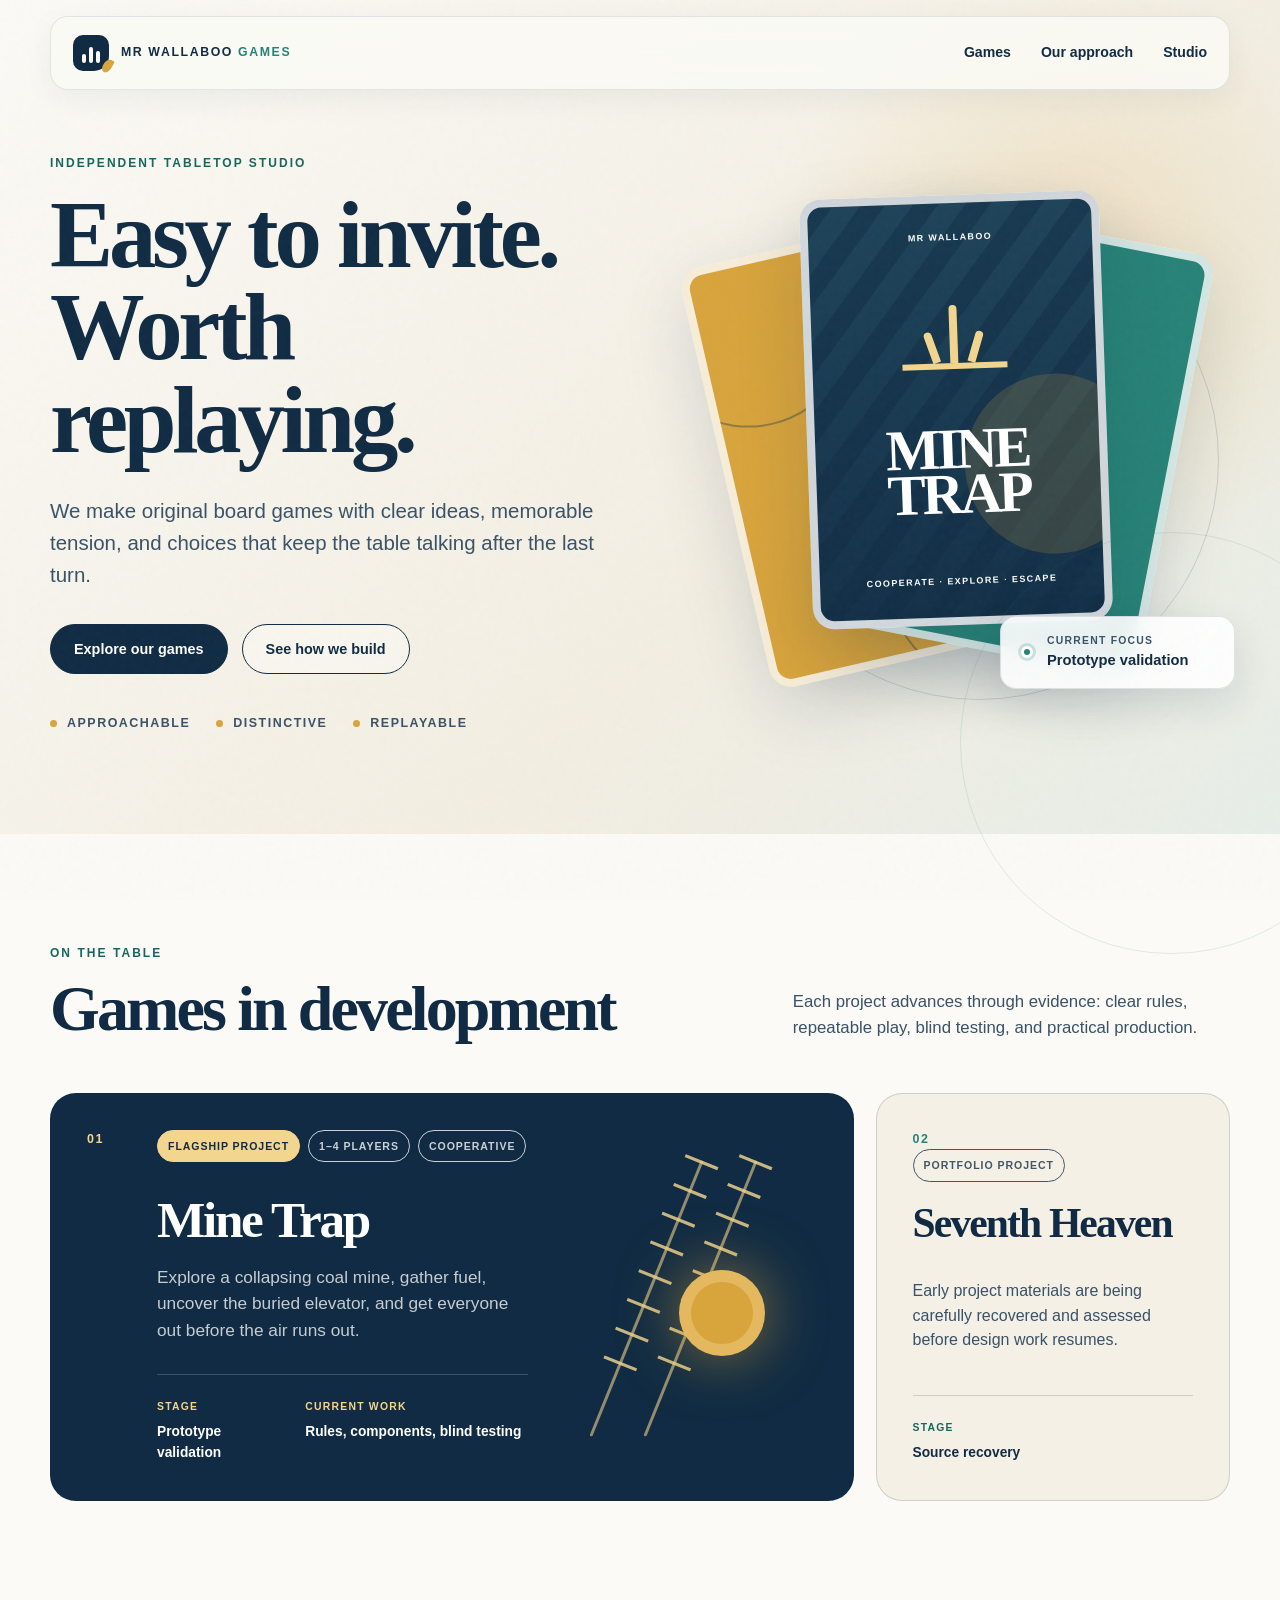
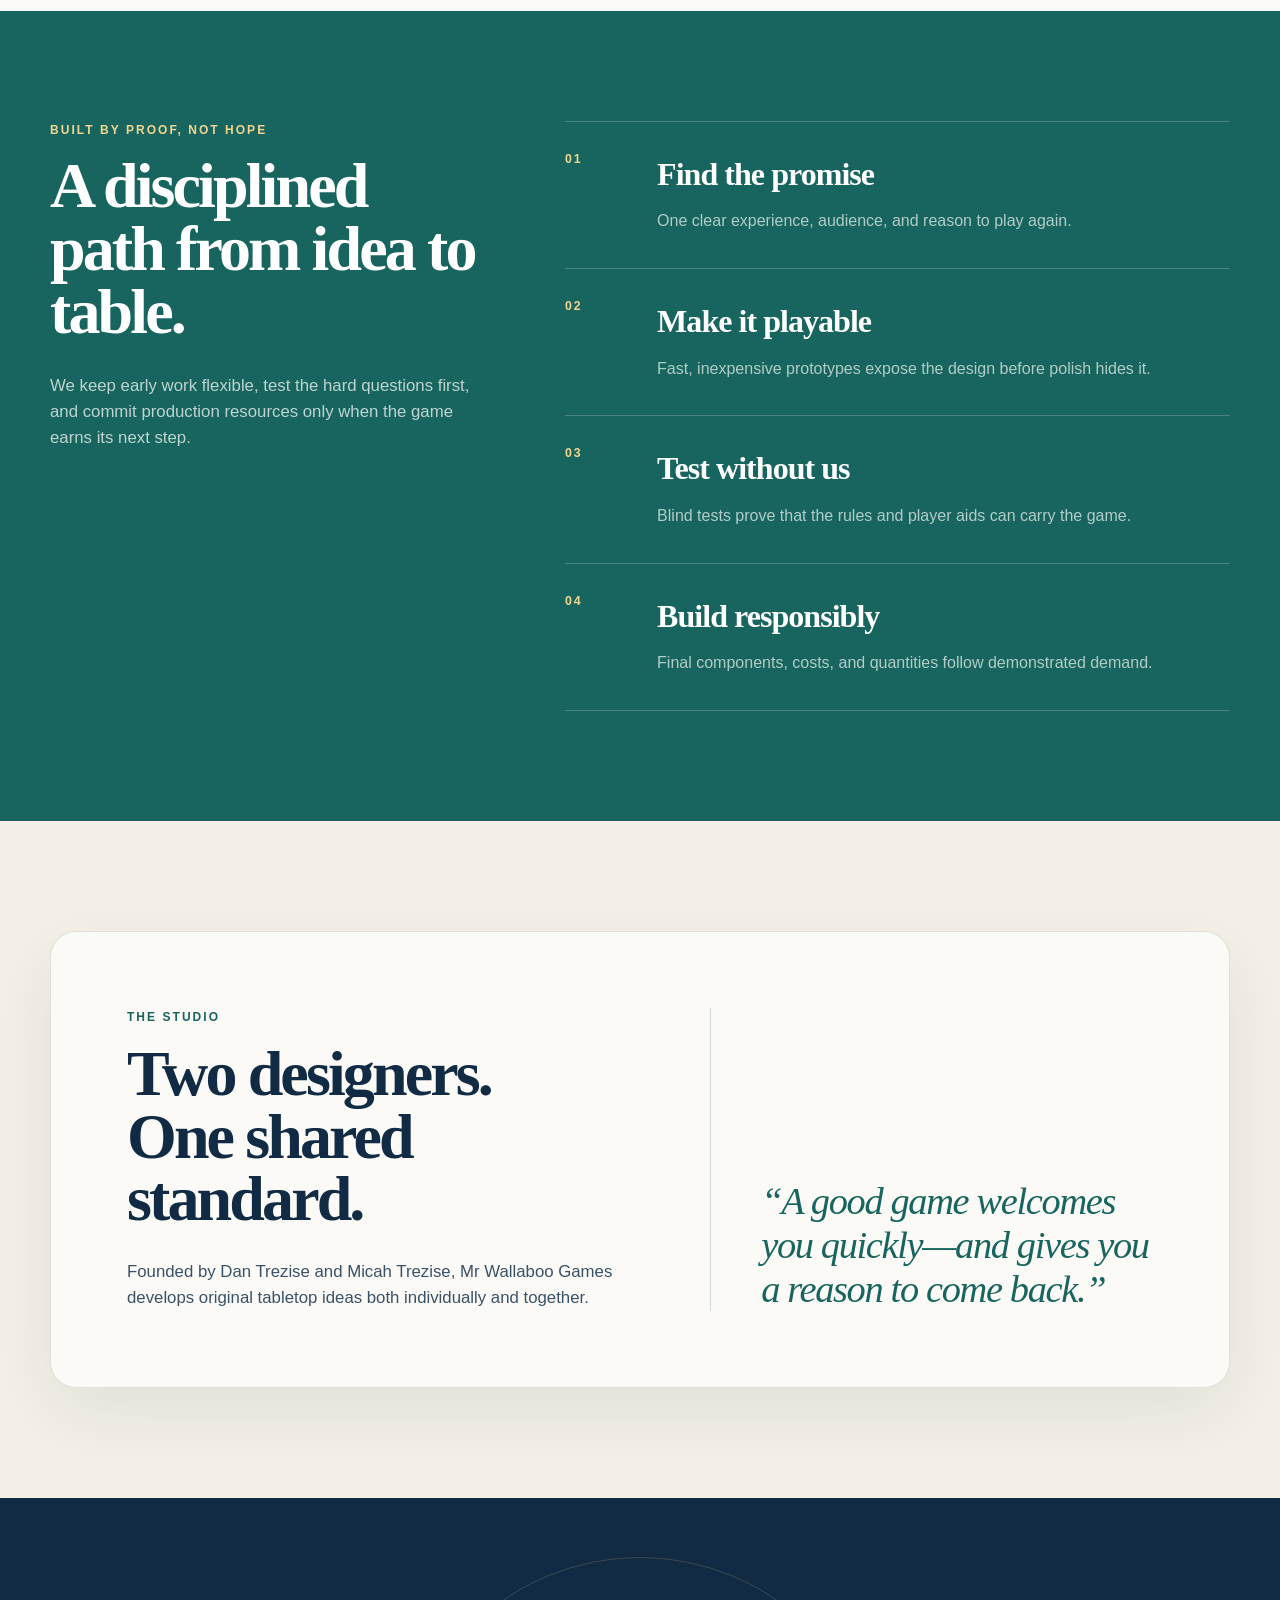
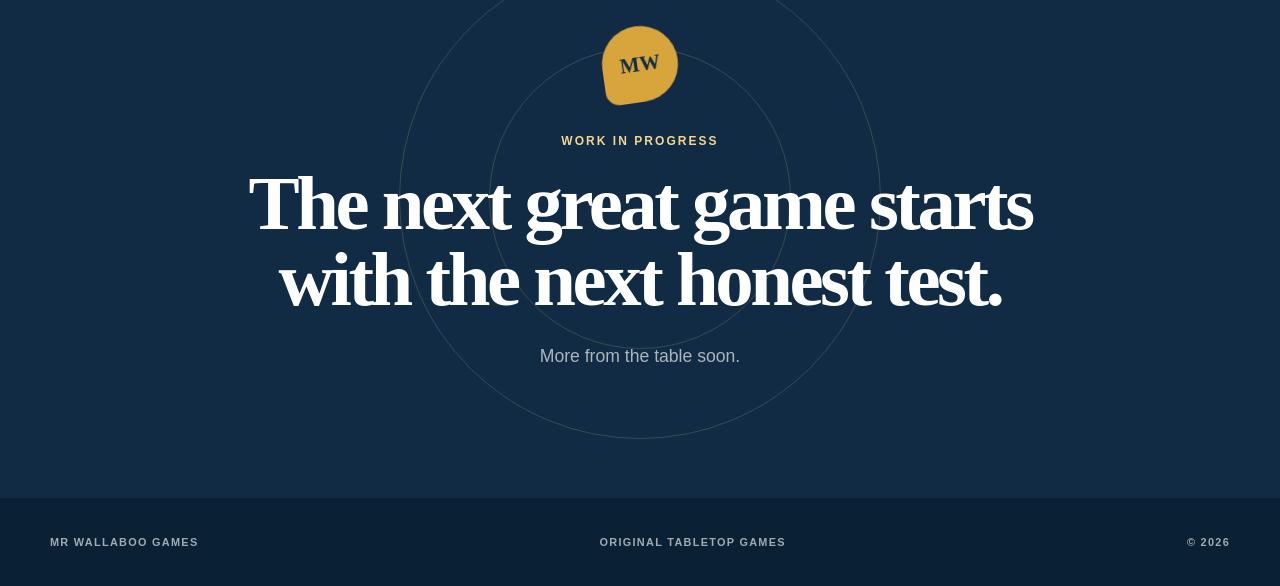
==== index.html @ 33c5f515 "Publish Wallaboo portfolio and website" ====
<!doctype html>
<html lang="en">
<head>
  <meta charset="utf-8">
  <meta name="viewport" content="width=device-width, initial-scale=1">
  <meta name="description" content="Mr Wallaboo Games is an independent tabletop studio creating approachable games with meaningful choices and lasting replay value.">
  <meta name="theme-color" content="#102b43">
  <title>Mr Wallaboo Games</title>
  <link rel="stylesheet" href="styles.css">
  <script src="script.js" defer></script>
</head>
<body>
  <a class="skip-link" href="#main">Skip to content</a>
  <div class="site-shell">
    <header class="site-header" data-header>
      <a class="brand" href="#top" aria-label="Mr Wallaboo Games home">
        <span class="brand-mark" aria-hidden="true">
          <span></span><span></span><span></span>
        </span>
        <span class="brand-name">MR WALLABOO <b>GAMES</b></span>
      </a>

      <button class="menu-button" type="button" aria-expanded="false" aria-controls="site-nav" data-menu-button>
        <span class="sr-only">Open navigation</span>
        <span></span><span></span><span></span>
      </button>

      <nav class="site-nav" id="site-nav" aria-label="Primary navigation" data-nav>
        <a href="#games">Games</a>
        <a href="#approach">Our approach</a>
        <a href="#studio">Studio</a>
      </nav>
    </header>

    <main id="main">
      <section class="hero" id="top">
        <div class="hero-copy reveal">
          <p class="eyebrow">Independent tabletop studio</p>
          <h1>Easy to invite.<br>Worth replaying.</h1>
          <p class="hero-lede">We make original board games with clear ideas, memorable tension, and choices that keep the table talking after the last turn.</p>
          <div class="hero-actions">
            <a class="button button-primary" href="#games">Explore our games</a>
            <a class="button button-quiet" href="#approach">See how we build</a>
          </div>
          <ul class="hero-principles" aria-label="Studio principles">
            <li>Approachable</li>
            <li>Distinctive</li>
            <li>Replayable</li>
          </ul>
        </div>

        <div class="hero-art reveal" aria-label="Abstract tabletop card illustration">
          <div class="orbit orbit-one"></div>
          <div class="orbit orbit-two"></div>
          <div class="card-stack" aria-hidden="true">
            <div class="game-card card-back"></div>
            <div class="game-card card-middle">
              <span class="card-icon">12</span>
              <span class="card-rule"></span>
              <span class="card-rule short"></span>
            </div>
            <div class="game-card card-front">
              <span class="mini-brand">MR WALLABOO</span>
              <span class="mine-symbol">
                <i></i><i></i><i></i>
              </span>
              <strong>MINE<br>TRAP</strong>
              <span class="card-caption">COOPERATE · EXPLORE · ESCAPE</span>
            </div>
          </div>
          <div class="status-float">
            <span class="status-dot"></span>
            <span><small>Current focus</small><strong>Prototype validation</strong></span>
          </div>
        </div>
      </section>

      <section class="section games-section" id="games">
        <div class="section-heading reveal">
          <div>
            <p class="eyebrow">On the table</p>
            <h2>Games in development</h2>
          </div>
          <p>Each project advances through evidence: clear rules, repeatable play, blind testing, and practical production.</p>
        </div>

        <div class="game-grid">
          <article class="project-card project-feature reveal">
            <div class="project-number">01</div>
            <div class="project-content">
              <div class="badge-row">
                <span class="badge badge-live">Flagship project</span>
                <span class="badge">1–4 players</span>
                <span class="badge">Cooperative</span>
              </div>
              <h3>Mine Trap</h3>
              <p class="project-pitch">Explore a collapsing coal mine, gather fuel, uncover the buried elevator, and get everyone out before the air runs out.</p>
              <div class="project-meta">
                <div>
                  <span>Stage</span>
                  <strong>Prototype validation</strong>
                </div>
                <div>
                  <span>Current work</span>
                  <strong>Rules, components, blind testing</strong>
                </div>
              </div>
            </div>
            <div class="project-motif" aria-hidden="true">
              <span class="track track-one"></span>
              <span class="track track-two"></span>
              <span class="lamp"></span>
            </div>
          </article>

          <article class="project-card project-secondary reveal">
            <div class="project-number">02</div>
            <div class="badge-row">
              <span class="badge">Portfolio project</span>
            </div>
            <h3>Seventh Heaven</h3>
            <p>Early project materials are being carefully recovered and assessed before design work resumes.</p>
            <div class="project-meta single">
              <div>
                <span>Stage</span>
                <strong>Source recovery</strong>
              </div>
            </div>
          </article>
        </div>
      </section>

      <section class="section approach-section" id="approach">
        <div class="approach-intro reveal">
          <p class="eyebrow">Built by proof, not hope</p>
          <h2>A disciplined path from idea to table.</h2>
          <p>We keep early work flexible, test the hard questions first, and commit production resources only when the game earns its next step.</p>
        </div>

        <ol class="process" aria-label="Game development process">
          <li class="process-step reveal">
            <span class="step-index">01</span>
            <div><h3>Find the promise</h3><p>One clear experience, audience, and reason to play again.</p></div>
          </li>
          <li class="process-step reveal">
            <span class="step-index">02</span>
            <div><h3>Make it playable</h3><p>Fast, inexpensive prototypes expose the design before polish hides it.</p></div>
          </li>
          <li class="process-step reveal">
            <span class="step-index">03</span>
            <div><h3>Test without us</h3><p>Blind tests prove that the rules and player aids can carry the game.</p></div>
          </li>
          <li class="process-step reveal">
            <span class="step-index">04</span>
            <div><h3>Build responsibly</h3><p>Final components, costs, and quantities follow demonstrated demand.</p></div>
          </li>
        </ol>
      </section>

      <section class="section studio-section" id="studio">
        <div class="studio-card reveal">
          <div class="studio-copy">
            <p class="eyebrow">The studio</p>
            <h2>Two designers.<br>One shared standard.</h2>
            <p>Founded by Dan Trezise and Micah Trezise, Mr Wallaboo Games develops original tabletop ideas both individually and together.</p>
          </div>
          <blockquote>
            <p>“A good game welcomes you quickly—and gives you a reason to come back.”</p>
          </blockquote>
        </div>
      </section>

      <section class="closing">
        <div class="closing-inner reveal">
          <span class="closing-mark" aria-hidden="true">MW</span>
          <p class="eyebrow">Work in progress</p>
          <h2>The next great game starts with the next honest test.</h2>
          <p>More from the table soon.</p>
        </div>
      </section>
    </main>

    <footer class="site-footer">
      <span>MR WALLABOO GAMES</span>
      <span>Original tabletop games</span>
      <span>© <span data-year>2026</span></span>
    </footer>
  </div>
</body>
</html>
---- styles.css ----
:root {
  --ink: #102b43;
  --ink-soft: #395267;
  --paper: #f4f0e6;
  --paper-light: #fbfaf6;
  --teal: #278377;
  --teal-dark: #17655e;
  --gold: #d8a43c;
  --gold-light: #f2d58e;
  --rust: #c45337;
  --line: rgba(16, 43, 67, 0.17);
  --shadow: 0 24px 70px rgba(16, 43, 67, 0.15);
  --radius: 26px;
  --max: 1180px;
}

* {
  box-sizing: border-box;
}

html {
  scroll-behavior: smooth;
}

body {
  margin: 0;
  color: var(--ink);
  background: var(--paper-light);
  font-family: Inter, ui-sans-serif, -apple-system, BlinkMacSystemFont, "Segoe UI", sans-serif;
  line-height: 1.55;
  -webkit-font-smoothing: antialiased;
}

body::before {
  position: fixed;
  inset: 0;
  z-index: 10;
  pointer-events: none;
  content: "";
  opacity: 0.055;
  background-image: url("data:image/svg+xml,%3Csvg viewBox='0 0 160 160' xmlns='http://www.w3.org/2000/svg'%3E%3Cfilter id='n'%3E%3CfeTurbulence type='fractalNoise' baseFrequency='.88' numOctaves='3' stitchTiles='stitch'/%3E%3C/filter%3E%3Crect width='100%25' height='100%25' filter='url(%23n)' opacity='.55'/%3E%3C/svg%3E");
}

a {
  color: inherit;
}

.skip-link {
  position: fixed;
  top: 10px;
  left: 10px;
  z-index: 100;
  padding: 10px 14px;
  color: white;
  background: var(--ink);
  border-radius: 8px;
  transform: translateY(-150%);
}

.skip-link:focus {
  transform: translateY(0);
}

.sr-only {
  position: absolute;
  width: 1px;
  height: 1px;
  padding: 0;
  margin: -1px;
  overflow: hidden;
  clip: rect(0, 0, 0, 0);
  white-space: nowrap;
  border: 0;
}

.site-shell {
  overflow: hidden;
}

.site-header {
  position: fixed;
  top: 0;
  left: 50%;
  z-index: 20;
  display: flex;
  width: min(calc(100% - 36px), var(--max));
  min-height: 74px;
  align-items: center;
  justify-content: space-between;
  padding: 0 22px;
  margin-top: 16px;
  background: rgba(251, 250, 246, 0.82);
  border: 1px solid rgba(16, 43, 67, 0.1);
  border-radius: 18px;
  box-shadow: 0 9px 30px rgba(16, 43, 67, 0.06);
  backdrop-filter: blur(14px);
  transform: translateX(-50%);
  transition: min-height 180ms ease, box-shadow 180ms ease;
}

.site-header.is-scrolled {
  min-height: 64px;
  box-shadow: 0 12px 38px rgba(16, 43, 67, 0.12);
}

.brand {
  display: inline-flex;
  align-items: center;
  gap: 12px;
  text-decoration: none;
}

.brand-mark {
  position: relative;
  display: inline-flex;
  width: 36px;
  height: 36px;
  align-items: flex-end;
  justify-content: center;
  gap: 3px;
  padding: 8px;
  background: var(--ink);
  border-radius: 10px 10px 15px 10px;
}

.brand-mark::after {
  position: absolute;
  right: -3px;
  bottom: -2px;
  width: 9px;
  height: 14px;
  content: "";
  background: var(--gold);
  border-radius: 100% 10% 100% 70%;
  transform: rotate(26deg);
}

.brand-mark span {
  width: 4px;
  background: var(--paper-light);
  border-radius: 4px;
}

.brand-mark span:nth-child(1) { height: 9px; }
.brand-mark span:nth-child(2) { height: 16px; }
.brand-mark span:nth-child(3) { height: 12px; }

.brand-name {
  font-size: 0.77rem;
  font-weight: 800;
  letter-spacing: 0.13em;
}

.brand-name b {
  color: var(--teal);
}

.site-nav {
  display: flex;
  align-items: center;
  gap: 30px;
}

.site-nav a {
  position: relative;
  font-size: 0.88rem;
  font-weight: 700;
  text-decoration: none;
}

.site-nav a::after {
  position: absolute;
  right: 0;
  bottom: -7px;
  left: 0;
  height: 2px;
  content: "";
  background: var(--gold);
  transform: scaleX(0);
  transform-origin: right;
  transition: transform 180ms ease;
}

.site-nav a:hover::after,
.site-nav a:focus-visible::after {
  transform: scaleX(1);
  transform-origin: left;
}

.menu-button {
  display: none;
  width: 42px;
  height: 42px;
  padding: 10px;
  background: transparent;
  border: 0;
}

.menu-button span:not(.sr-only) {
  display: block;
  width: 100%;
  height: 2px;
  margin: 5px 0;
  background: var(--ink);
  transition: transform 180ms ease, opacity 180ms ease;
}

.hero {
  position: relative;
  display: grid;
  min-height: 790px;
  grid-template-columns: 1.02fr 0.98fr;
  align-items: center;
  gap: 60px;
  padding: 154px max(32px, calc((100vw - var(--max)) / 2)) 100px;
  background:
    radial-gradient(circle at 84% 34%, rgba(216, 164, 60, 0.2), transparent 25%),
    linear-gradient(135deg, #fbfaf6 0%, #f3eee2 62%, #e7eee8 100%);
}

.hero::after {
  position: absolute;
  right: -8vw;
  bottom: -120px;
  width: 420px;
  height: 420px;
  content: "";
  border: 1px solid rgba(39, 131, 119, 0.13);
  border-radius: 50%;
}

.eyebrow {
  margin: 0 0 16px;
  color: var(--teal-dark);
  font-size: 0.75rem;
  font-weight: 850;
  letter-spacing: 0.17em;
  text-transform: uppercase;
}

.hero h1,
.section h2,
.closing h2 {
  margin: 0;
  font-family: Georgia, "Times New Roman", serif;
  font-weight: 700;
  letter-spacing: -0.045em;
  line-height: 0.98;
}

.hero h1 {
  max-width: 720px;
  font-size: clamp(4rem, 7.4vw, 7.2rem);
}

.hero-lede {
  max-width: 620px;
  margin: 28px 0 0;
  color: var(--ink-soft);
  font-size: clamp(1.05rem, 1.6vw, 1.3rem);
}

.hero-actions {
  display: flex;
  flex-wrap: wrap;
  gap: 14px;
  margin-top: 34px;
}

.button {
  display: inline-flex;
  min-height: 50px;
  align-items: center;
  justify-content: center;
  padding: 0 23px;
  font-size: 0.9rem;
  font-weight: 800;
  text-decoration: none;
  border: 1px solid var(--ink);
  border-radius: 999px;
  transition: transform 180ms ease, background 180ms ease, color 180ms ease;
}

.button:hover,
.button:focus-visible {
  transform: translateY(-2px);
}

.button-primary {
  color: white;
  background: var(--ink);
}

.button-primary:hover,
.button-primary:focus-visible {
  background: var(--teal-dark);
}

.button-quiet {
  background: rgba(255, 255, 255, 0.3);
}

.button-quiet:hover,
.button-quiet:focus-visible {
  color: white;
  background: var(--ink);
}

.hero-principles {
  display: flex;
  flex-wrap: wrap;
  gap: 16px 26px;
  padding: 0;
  margin: 40px 0 0;
  color: var(--ink-soft);
  font-size: 0.78rem;
  font-weight: 800;
  letter-spacing: 0.12em;
  list-style: none;
  text-transform: uppercase;
}

.hero-principles li::before {
  display: inline-block;
  width: 7px;
  height: 7px;
  margin-right: 10px;
  content: "";
  background: var(--gold);
  border-radius: 50%;
}

.hero-art {
  position: relative;
  min-height: 560px;
}

.orbit {
  position: absolute;
  border: 1px solid rgba(16, 43, 67, 0.15);
  border-radius: 50%;
}

.orbit-one {
  top: 10%;
  right: 2%;
  width: 480px;
  height: 480px;
}

.orbit-two {
  top: 24%;
  right: 16%;
  width: 300px;
  height: 300px;
}

.card-stack {
  position: absolute;
  top: 44%;
  left: 50%;
  width: 300px;
  height: 430px;
  transform: translate(-50%, -50%);
}

.game-card {
  position: absolute;
  inset: 0;
  padding: 28px;
  overflow: hidden;
  border: 8px solid rgba(255, 255, 255, 0.8);
  border-radius: 22px;
  box-shadow: var(--shadow);
}

.card-back {
  background: var(--gold);
  transform: translate(-84px, 38px) rotate(-13deg);
}

.card-back::before,
.card-back::after {
  position: absolute;
  width: 210px;
  height: 210px;
  content: "";
  border: 2px solid rgba(16, 43, 67, 0.35);
  border-radius: 50%;
}

.card-back::before { top: -52px; left: -57px; }
.card-back::after { right: -55px; bottom: -54px; }

.card-middle {
  display: flex;
  flex-direction: column;
  align-items: center;
  justify-content: center;
  background: var(--teal);
  transform: translate(72px, 30px) rotate(11deg);
}

.card-icon {
  display: grid;
  width: 112px;
  height: 112px;
  margin-bottom: 42px;
  color: var(--paper-light);
  font-family: Georgia, serif;
  font-size: 3.5rem;
  font-weight: 800;
  place-items: center;
  border: 2px solid var(--gold-light);
  border-radius: 50%;
}

.card-rule {
  display: block;
  width: 72%;
  height: 7px;
  margin: 7px 0;
  background: rgba(255, 255, 255, 0.72);
  border-radius: 6px;
}

.card-rule.short { width: 48%; }

.card-front {
  display: flex;
  flex-direction: column;
  align-items: center;
  justify-content: space-between;
  color: white;
  background:
    linear-gradient(rgba(16, 43, 67, 0.18), rgba(16, 43, 67, 0.84)),
    repeating-linear-gradient(128deg, #193b52 0 20px, #21495f 20px 42px);
  transform: rotate(-2deg);
}

.card-front::after {
  position: absolute;
  right: -45px;
  bottom: 60px;
  width: 180px;
  height: 180px;
  content: "";
  background: var(--gold);
  border-radius: 50%;
  opacity: 0.18;
}

.mini-brand,
.card-caption {
  z-index: 1;
  font-size: 0.56rem;
  font-weight: 850;
  letter-spacing: 0.16em;
}

.card-front strong {
  z-index: 1;
  font-family: Georgia, serif;
  font-size: 3.6rem;
  letter-spacing: -0.06em;
  line-height: 0.78;
  text-align: center;
}

.mine-symbol {
  position: relative;
  z-index: 1;
  display: flex;
  width: 105px;
  height: 66px;
  align-items: flex-end;
  justify-content: center;
}

.mine-symbol::before {
  position: absolute;
  bottom: 0;
  width: 100%;
  height: 6px;
  content: "";
  background: var(--gold-light);
}

.mine-symbol i {
  width: 8px;
  margin: 0 7px 6px;
  background: var(--gold-light);
  border-radius: 4px 4px 0 0;
}

.mine-symbol i:nth-child(1) { height: 32px; transform: rotate(-18deg); }
.mine-symbol i:nth-child(2) { height: 58px; }
.mine-symbol i:nth-child(3) { height: 32px; transform: rotate(18deg); }

.status-float {
  position: absolute;
  right: -5px;
  bottom: 35px;
  z-index: 3;
  display: flex;
  min-width: 235px;
  align-items: center;
  gap: 14px;
  padding: 16px 20px;
  background: rgba(255, 255, 255, 0.9);
  border: 1px solid rgba(16, 43, 67, 0.12);
  border-radius: 16px;
  box-shadow: 0 15px 40px rgba(16, 43, 67, 0.12);
  backdrop-filter: blur(10px);
}

.status-float small,
.status-float strong {
  display: block;
}

.status-float small {
  color: var(--ink-soft);
  font-size: 0.65rem;
  font-weight: 800;
  letter-spacing: 0.12em;
  text-transform: uppercase;
}

.status-float strong { font-size: 0.92rem; }

.status-dot {
  position: relative;
  width: 12px;
  height: 12px;
  background: var(--teal);
  border: 3px solid white;
  border-radius: 50%;
  box-shadow: 0 0 0 3px rgba(39, 131, 119, 0.2);
}

.section {
  padding: 110px max(32px, calc((100vw - var(--max)) / 2));
}

.section-heading {
  display: grid;
  grid-template-columns: 1fr 0.65fr;
  align-items: end;
  gap: 70px;
  margin-bottom: 52px;
}

.section-heading h2,
.approach-intro h2,
.studio-copy h2 {
  font-size: clamp(2.8rem, 5vw, 5rem);
}

.section-heading > p,
.approach-intro > p:last-child,
.studio-copy > p:last-child {
  margin: 0;
  color: var(--ink-soft);
  font-size: 1.05rem;
}

.games-section {
  background: var(--paper-light);
}

.game-grid {
  display: grid;
  grid-template-columns: 1.7fr 0.75fr;
  gap: 22px;
}

.project-card {
  position: relative;
  min-height: 390px;
  padding: 36px;
  overflow: hidden;
  border: 1px solid var(--line);
  border-radius: var(--radius);
}

.project-feature {
  display: grid;
  grid-template-columns: 42px 1fr 0.7fr;
  gap: 28px;
  color: white;
  background: var(--ink);
}

.project-secondary {
  display: flex;
  flex-direction: column;
  background: var(--paper);
}

.project-number {
  color: var(--gold-light);
  font-size: 0.78rem;
  font-weight: 850;
  letter-spacing: 0.13em;
}

.project-secondary .project-number {
  color: var(--teal);
}

.badge-row {
  display: flex;
  flex-wrap: wrap;
  gap: 8px;
}

.badge {
  display: inline-flex;
  padding: 7px 10px;
  color: inherit;
  font-size: 0.66rem;
  font-weight: 800;
  letter-spacing: 0.09em;
  border: 1px solid currentColor;
  border-radius: 999px;
  opacity: 0.78;
  text-transform: uppercase;
}

.badge-live {
  color: var(--ink);
  background: var(--gold-light);
  border-color: var(--gold-light);
  opacity: 1;
}

.project-card h3 {
  margin: 32px 0 18px;
  font-family: Georgia, serif;
  font-size: clamp(2.5rem, 4vw, 4.5rem);
  letter-spacing: -0.045em;
  line-height: 1;
}

.project-secondary h3 {
  margin-top: auto;
  font-size: 2.6rem;
}

.project-pitch {
  max-width: 550px;
  color: rgba(255, 255, 255, 0.76);
  font-size: 1.08rem;
}

.project-secondary > p {
  color: var(--ink-soft);
}

.project-meta {
  display: grid;
  grid-template-columns: 0.7fr 1.3fr;
  gap: 28px;
  padding-top: 24px;
  margin-top: 30px;
  border-top: 1px solid rgba(255, 255, 255, 0.18);
}

.project-meta.single {
  display: block;
  margin-top: 26px;
  border-color: var(--line);
}

.project-meta span,
.project-meta strong {
  display: block;
}

.project-meta span {
  margin-bottom: 6px;
  color: var(--gold-light);
  font-size: 0.65rem;
  font-weight: 800;
  letter-spacing: 0.12em;
  text-transform: uppercase;
}

.project-secondary .project-meta span { color: var(--teal-dark); }
.project-meta strong { font-size: 0.86rem; }

.project-motif {
  position: relative;
  min-height: 100%;
}

.track {
  position: absolute;
  top: 6%;
  bottom: 5%;
  width: 3px;
  background: rgba(242, 213, 142, 0.58);
  border-radius: 2px;
  transform: rotate(22deg);
}

.track::before,
.track::after {
  position: absolute;
  left: -16px;
  width: 35px;
  height: 3px;
  content: "";
  background: inherit;
  box-shadow: 0 31px 0 rgba(242, 213, 142, 0.58), 0 62px 0 rgba(242, 213, 142, 0.58), 0 93px 0 rgba(242, 213, 142, 0.58), 0 124px 0 rgba(242, 213, 142, 0.58), 0 155px 0 rgba(242, 213, 142, 0.58), 0 186px 0 rgba(242, 213, 142, 0.58), 0 217px 0 rgba(242, 213, 142, 0.58);
}

.track-one { left: 34%; }
.track-two { left: 55%; }

.lamp {
  position: absolute;
  top: 42%;
  left: 47%;
  width: 86px;
  height: 86px;
  background: var(--gold);
  border: 12px solid rgba(242, 213, 142, 0.42);
  border-radius: 50%;
  box-shadow: 0 0 60px rgba(216, 164, 60, 0.6);
}

.approach-section {
  display: grid;
  grid-template-columns: 0.78fr 1.22fr;
  gap: 90px;
  color: white;
  background: var(--teal-dark);
}

.approach-intro {
  position: sticky;
  top: 130px;
  align-self: start;
}

.approach-intro .eyebrow { color: var(--gold-light); }

.approach-intro > p:last-child {
  max-width: 450px;
  margin-top: 30px;
  color: rgba(255, 255, 255, 0.72);
}

.process {
  padding: 0;
  margin: 0;
  list-style: none;
}

.process-step {
  display: grid;
  grid-template-columns: 70px 1fr;
  gap: 22px;
  padding: 28px 0 34px;
  border-top: 1px solid rgba(255, 255, 255, 0.2);
}

.process-step:last-child { border-bottom: 1px solid rgba(255, 255, 255, 0.2); }

.step-index {
  color: var(--gold-light);
  font-size: 0.77rem;
  font-weight: 850;
  letter-spacing: 0.15em;
}

.process-step h3 {
  margin: 0 0 10px;
  font-family: Georgia, serif;
  font-size: 2rem;
  letter-spacing: -0.03em;
}

.process-step p {
  max-width: 540px;
  margin: 0;
  color: rgba(255, 255, 255, 0.67);
}

.studio-section {
  background: var(--paper);
}

.studio-card {
  display: grid;
  grid-template-columns: 1fr 0.88fr;
  gap: 80px;
  padding: clamp(38px, 6vw, 76px);
  background: var(--paper-light);
  border: 1px solid rgba(16, 43, 67, 0.12);
  border-radius: var(--radius);
  box-shadow: 0 24px 70px rgba(16, 43, 67, 0.08);
}

.studio-copy > p:last-child {
  max-width: 520px;
  margin-top: 28px;
}

.studio-card blockquote {
  display: flex;
  align-items: flex-end;
  padding: 0 0 0 50px;
  margin: 0;
  border-left: 1px solid var(--line);
}

.studio-card blockquote p {
  margin: 0;
  color: var(--teal-dark);
  font-family: Georgia, serif;
  font-size: clamp(1.8rem, 3vw, 2.8rem);
  font-style: italic;
  letter-spacing: -0.035em;
  line-height: 1.15;
}

.closing {
  position: relative;
  display: grid;
  min-height: 600px;
  padding: 100px 32px;
  color: white;
  background: var(--ink);
  place-items: center;
  text-align: center;
}

.closing::before,
.closing::after {
  position: absolute;
  content: "";
  border: 1px solid rgba(242, 213, 142, 0.18);
  border-radius: 50%;
}

.closing::before {
  width: 480px;
  height: 480px;
}

.closing::after {
  width: 300px;
  height: 300px;
}

.closing-inner {
  position: relative;
  z-index: 1;
  max-width: 880px;
}

.closing-mark {
  display: grid;
  width: 76px;
  height: 76px;
  margin: 0 auto 30px;
  color: var(--ink);
  font-family: Georgia, serif;
  font-size: 1.3rem;
  font-weight: 850;
  background: var(--gold);
  border-radius: 50% 50% 50% 18%;
  place-items: center;
  transform: rotate(-8deg);
}

.closing .eyebrow { color: var(--gold-light); }

.closing h2 {
  font-size: clamp(3.2rem, 6vw, 6.4rem);
}

.closing p:last-child {
  margin: 26px 0 0;
  color: rgba(255, 255, 255, 0.65);
  font-size: 1.1rem;
}

.site-footer {
  display: flex;
  min-height: 88px;
  align-items: center;
  justify-content: space-between;
  gap: 20px;
  padding: 0 max(32px, calc((100vw - var(--max)) / 2));
  color: rgba(255, 255, 255, 0.62);
  background: #0a2135;
  font-size: 0.68rem;
  font-weight: 750;
  letter-spacing: 0.12em;
  text-transform: uppercase;
}

.reveal {
  opacity: 0;
  transform: translateY(18px);
  transition: opacity 700ms ease, transform 700ms ease;
}

.reveal.is-visible {
  opacity: 1;
  transform: translateY(0);
}

@media (max-width: 960px) {
  .hero {
    min-height: auto;
    grid-template-columns: 1fr;
    gap: 40px;
    padding-top: 145px;
  }

  .hero-copy { max-width: 760px; }
  .hero-art { min-height: 520px; }
  .game-grid { grid-template-columns: 1fr; }
  .project-secondary { min-height: 320px; }
  .approach-section { grid-template-columns: 1fr; gap: 55px; }
  .approach-intro { position: static; }
  .studio-card { grid-template-columns: 1fr; gap: 50px; }
  .studio-card blockquote { padding: 40px 0 0; border-top: 1px solid var(--line); border-left: 0; }
}

@media (max-width: 700px) {
  .site-header { width: calc(100% - 24px); margin-top: 10px; }
  .menu-button { display: block; }

  .site-nav {
    position: absolute;
    top: calc(100% + 8px);
    right: 0;
    left: 0;
    display: none;
    flex-direction: column;
    align-items: stretch;
    gap: 0;
    padding: 12px;
    background: var(--paper-light);
    border: 1px solid var(--line);
    border-radius: 16px;
    box-shadow: var(--shadow);
  }

  .site-nav.is-open { display: flex; }
  .site-nav a { padding: 13px 12px; }

  .menu-button[aria-expanded="true"] span:nth-child(2) { transform: translateY(7px) rotate(45deg); }
  .menu-button[aria-expanded="true"] span:nth-child(3) { opacity: 0; }
  .menu-button[aria-expanded="true"] span:nth-child(4) { transform: translateY(-7px) rotate(-45deg); }

  .hero,
  .section {
    padding-right: 22px;
    padding-left: 22px;
  }

  .hero { padding-bottom: 75px; }
  .hero h1 { font-size: clamp(3.5rem, 17vw, 5.2rem); }
  .hero-art { min-height: 470px; transform: scale(0.88); transform-origin: top center; }
  .card-stack { width: 260px; height: 375px; }
  .status-float { right: -20px; bottom: 35px; }
  .section { padding-top: 78px; padding-bottom: 78px; }
  .section-heading { grid-template-columns: 1fr; gap: 20px; }
  .section-heading h2, .approach-intro h2, .studio-copy h2 { font-size: 3.15rem; }
  .project-card { padding: 28px; }
  .project-feature { grid-template-columns: 30px 1fr; }
  .project-motif { display: none; }
  .project-meta { grid-template-columns: 1fr; gap: 16px; }
  .process-step { grid-template-columns: 50px 1fr; }
  .studio-card { padding: 34px 26px; }
  .closing { min-height: 520px; padding-right: 22px; padding-left: 22px; }
  .site-footer { min-height: 120px; flex-direction: column; justify-content: center; }
}

@media (prefers-reduced-motion: reduce) {
  html { scroll-behavior: auto; }
  *, *::before, *::after { scroll-behavior: auto !important; transition: none !important; }
  .reveal { opacity: 1; transform: none; }
}
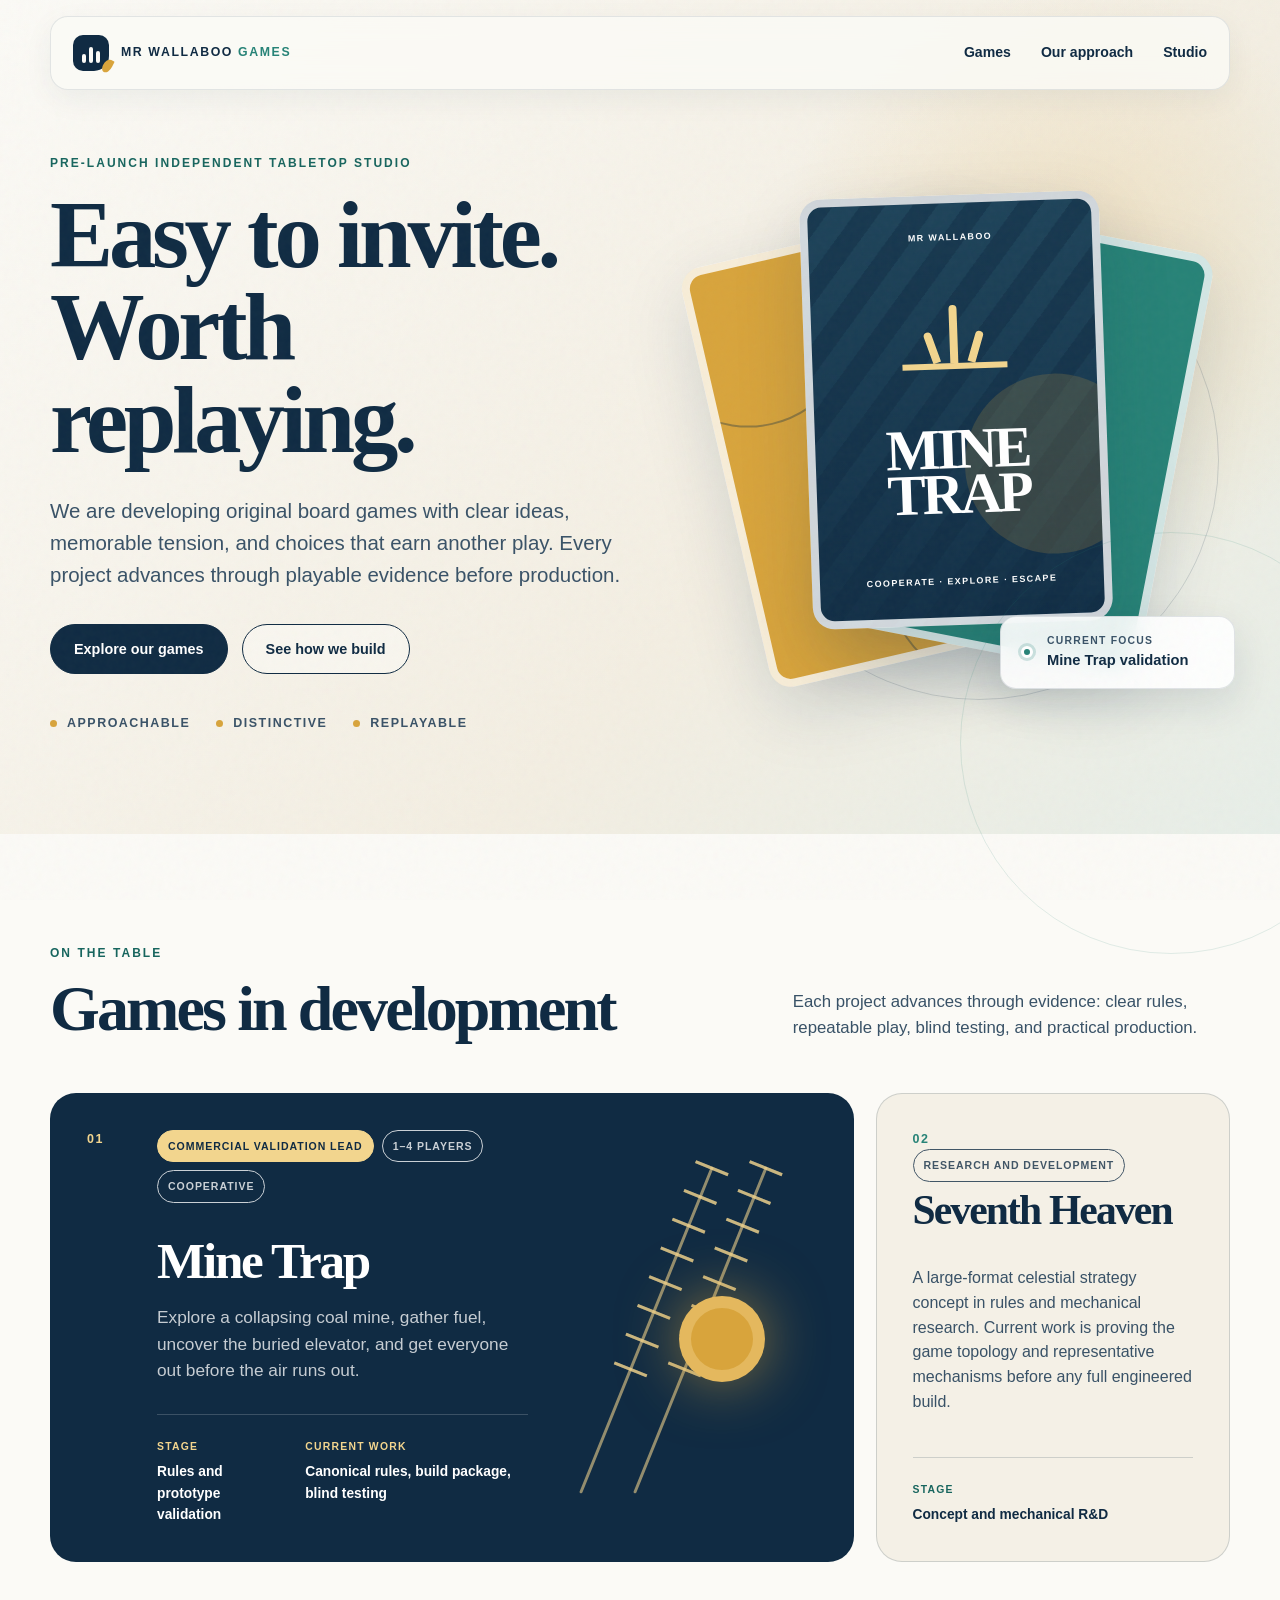
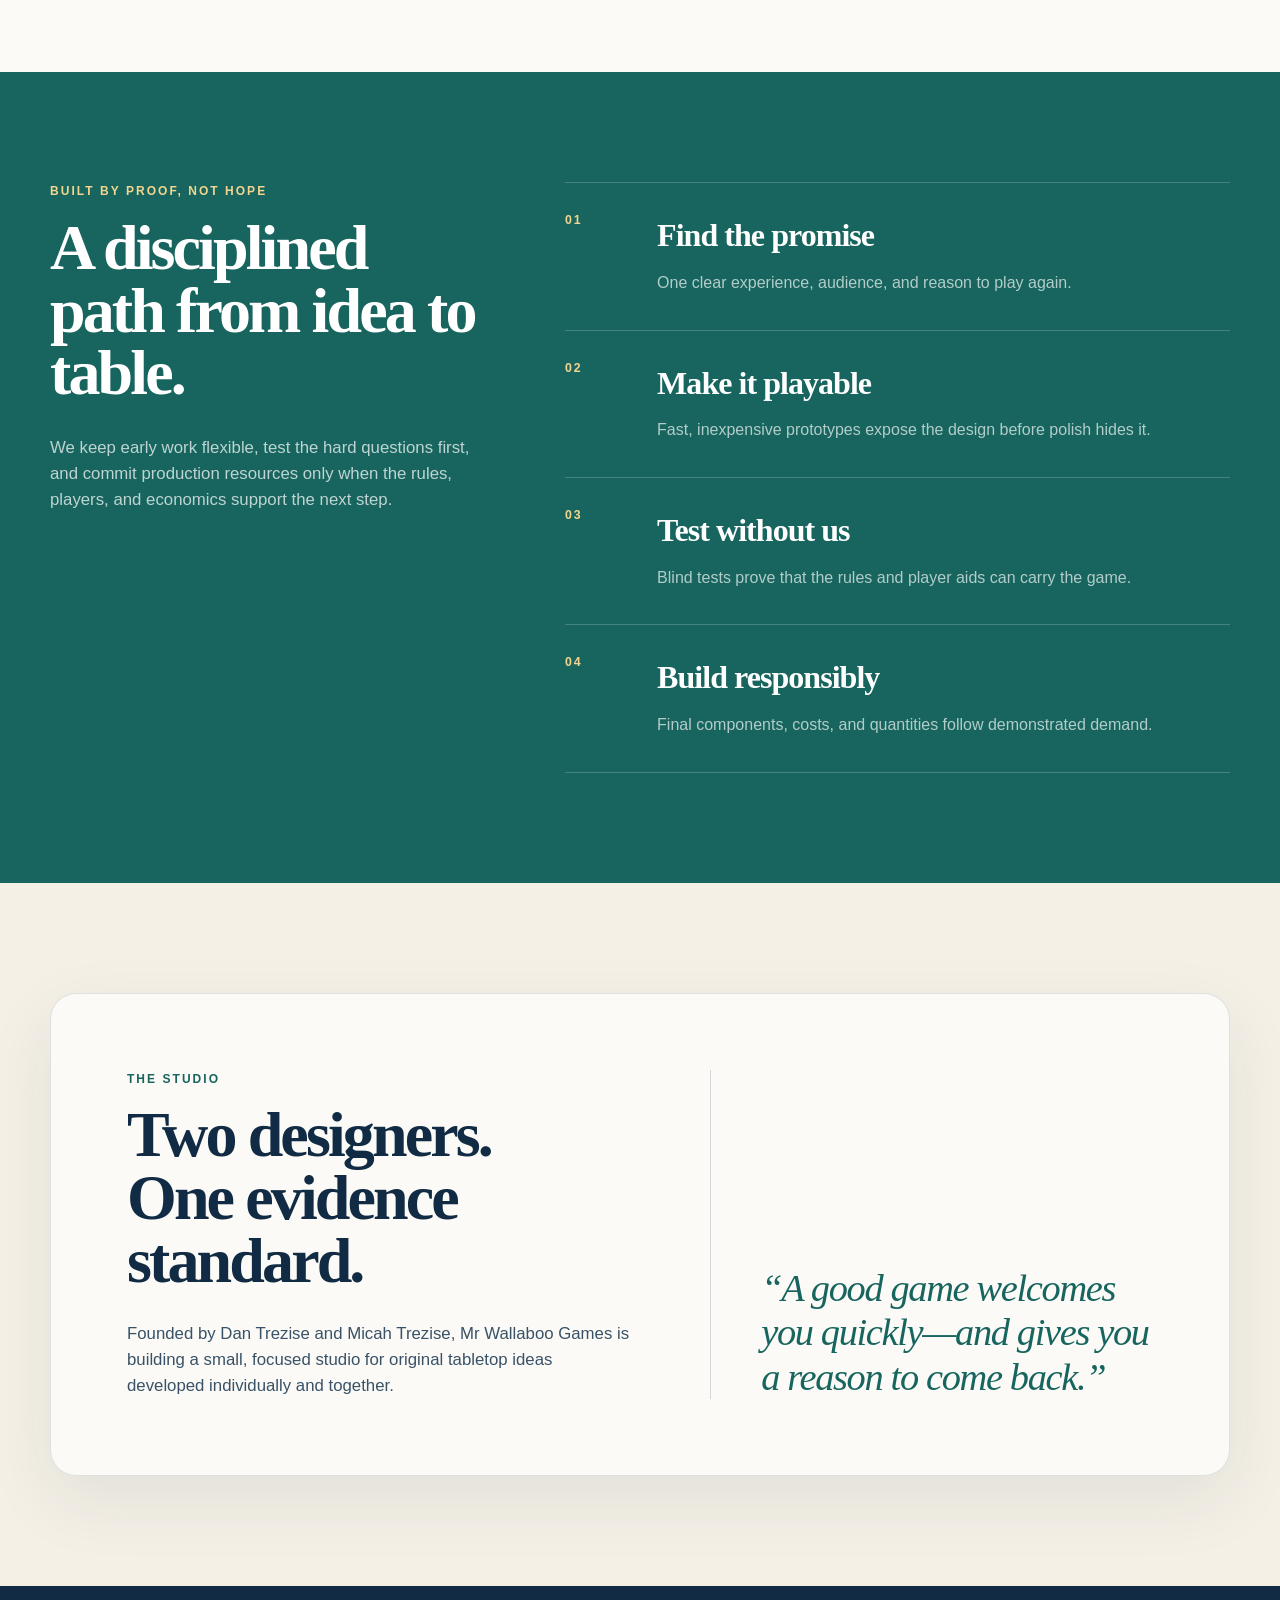
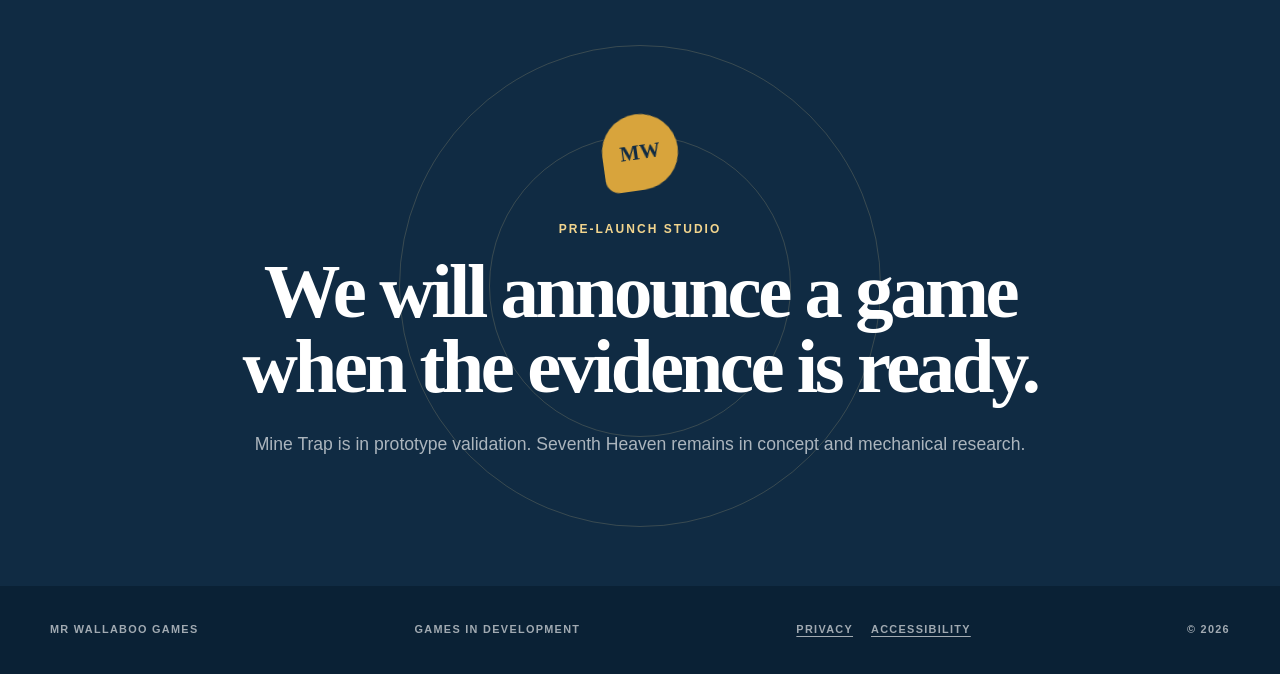
==== commit 3f76b543: "Prepare public site for company launch" ====
--- a/index.html
+++ b/index.html
@@ -3,7 +3,7 @@
 <head>
   <meta charset="utf-8">
   <meta name="viewport" content="width=device-width, initial-scale=1">
-  <meta name="description" content="Mr Wallaboo Games is an independent tabletop studio creating approachable games with meaningful choices and lasting replay value.">
+  <meta name="description" content="Mr Wallaboo Games is a pre-launch independent tabletop studio developing approachable games through disciplined prototyping and blind playtesting.">
   <meta name="theme-color" content="#102b43">
   <title>Mr Wallaboo Games</title>
   <link rel="stylesheet" href="styles.css">
@@ -35,9 +35,9 @@
     <main id="main">
       <section class="hero" id="top">
         <div class="hero-copy reveal">
-          <p class="eyebrow">Independent tabletop studio</p>
+          <p class="eyebrow">Pre-launch independent tabletop studio</p>
           <h1>Easy to invite.<br>Worth replaying.</h1>
-          <p class="hero-lede">We make original board games with clear ideas, memorable tension, and choices that keep the table talking after the last turn.</p>
+          <p class="hero-lede">We are developing original board games with clear ideas, memorable tension, and choices that earn another play. Every project advances through playable evidence before production.</p>
           <div class="hero-actions">
             <a class="button button-primary" href="#games">Explore our games</a>
             <a class="button button-quiet" href="#approach">See how we build</a>
@@ -70,7 +70,7 @@
           </div>
           <div class="status-float">
             <span class="status-dot"></span>
-            <span><small>Current focus</small><strong>Prototype validation</strong></span>
+            <span><small>Current focus</small><strong>Mine Trap validation</strong></span>
           </div>
         </div>
       </section>
@@ -89,7 +89,7 @@
             <div class="project-number">01</div>
             <div class="project-content">
               <div class="badge-row">
-                <span class="badge badge-live">Flagship project</span>
+                <span class="badge badge-live">Commercial validation lead</span>
                 <span class="badge">1–4 players</span>
                 <span class="badge">Cooperative</span>
               </div>
@@ -98,11 +98,11 @@
               <div class="project-meta">
                 <div>
                   <span>Stage</span>
-                  <strong>Prototype validation</strong>
+                  <strong>Rules and prototype validation</strong>
                 </div>
                 <div>
                   <span>Current work</span>
-                  <strong>Rules, components, blind testing</strong>
+                  <strong>Canonical rules, build package, blind testing</strong>
                 </div>
               </div>
             </div>
@@ -116,14 +116,14 @@
           <article class="project-card project-secondary reveal">
             <div class="project-number">02</div>
             <div class="badge-row">
-              <span class="badge">Portfolio project</span>
+              <span class="badge">Research and development</span>
             </div>
             <h3>Seventh Heaven</h3>
-            <p>Early project materials are being carefully recovered and assessed before design work resumes.</p>
+            <p>A large-format celestial strategy concept in rules and mechanical research. Current work is proving the game topology and representative mechanisms before any full engineered build.</p>
             <div class="project-meta single">
               <div>
                 <span>Stage</span>
-                <strong>Source recovery</strong>
+                <strong>Concept and mechanical R&amp;D</strong>
               </div>
             </div>
           </article>
@@ -134,7 +134,7 @@
         <div class="approach-intro reveal">
           <p class="eyebrow">Built by proof, not hope</p>
           <h2>A disciplined path from idea to table.</h2>
-          <p>We keep early work flexible, test the hard questions first, and commit production resources only when the game earns its next step.</p>
+          <p>We keep early work flexible, test the hard questions first, and commit production resources only when the rules, players, and economics support the next step.</p>
         </div>
 
         <ol class="process" aria-label="Game development process">
@@ -161,8 +161,8 @@
         <div class="studio-card reveal">
           <div class="studio-copy">
             <p class="eyebrow">The studio</p>
-            <h2>Two designers.<br>One shared standard.</h2>
-            <p>Founded by Dan Trezise and Micah Trezise, Mr Wallaboo Games develops original tabletop ideas both individually and together.</p>
+            <h2>Two designers.<br>One evidence standard.</h2>
+            <p>Founded by Dan Trezise and Micah Trezise, Mr Wallaboo Games is building a small, focused studio for original tabletop ideas developed individually and together.</p>
           </div>
           <blockquote>
             <p>“A good game welcomes you quickly—and gives you a reason to come back.”</p>
@@ -173,19 +173,19 @@
       <section class="closing">
         <div class="closing-inner reveal">
           <span class="closing-mark" aria-hidden="true">MW</span>
-          <p class="eyebrow">Work in progress</p>
-          <h2>The next great game starts with the next honest test.</h2>
-          <p>More from the table soon.</p>
+          <p class="eyebrow">Pre-launch studio</p>
+          <h2>We will announce a game when the evidence is ready.</h2>
+          <p>Mine Trap is in prototype validation. Seventh Heaven remains in concept and mechanical research.</p>
         </div>
       </section>
     </main>
 
     <footer class="site-footer">
       <span>MR WALLABOO GAMES</span>
-      <span>Original tabletop games</span>
+      <span>Games in development</span>
+      <span class="footer-links"><a href="privacy.html">Privacy</a><a href="accessibility.html">Accessibility</a></span>
       <span>© <span data-year>2026</span></span>
     </footer>
   </div>
 </body>
 </html>
-
--- a/styles.css
+++ b/styles.css
@@ -904,15 +904,57 @@
   text-transform: uppercase;
 }
 
-.reveal {
+.js .reveal {
   opacity: 0;
   transform: translateY(18px);
   transition: opacity 700ms ease, transform 700ms ease;
 }
 
-.reveal.is-visible {
+.js .reveal.is-visible {
   opacity: 1;
   transform: translateY(0);
+}
+
+.footer-links {
+  display: inline-flex;
+  gap: 18px;
+}
+
+.footer-links a {
+  text-underline-offset: 3px;
+}
+
+.policy-page {
+  min-height: 100vh;
+  padding: 150px max(32px, calc((100vw - 820px) / 2)) 90px;
+  background: var(--paper-light);
+}
+
+.policy-page h1 {
+  max-width: 760px;
+  margin: 0;
+  font-family: Georgia, "Times New Roman", serif;
+  font-size: clamp(3rem, 7vw, 5.8rem);
+  letter-spacing: -0.045em;
+  line-height: 1;
+}
+
+.policy-page h2 {
+  margin: 46px 0 12px;
+  font-family: Georgia, "Times New Roman", serif;
+  font-size: 1.8rem;
+}
+
+.policy-page p,
+.policy-page li {
+  color: var(--ink-soft);
+  font-size: 1.05rem;
+}
+
+.policy-page a {
+  color: var(--teal-dark);
+  font-weight: 750;
+  text-underline-offset: 3px;
 }
 
 @media (max-width: 960px) {
@@ -987,6 +1029,5 @@
 @media (prefers-reduced-motion: reduce) {
   html { scroll-behavior: auto; }
   *, *::before, *::after { scroll-behavior: auto !important; transition: none !important; }
-  .reveal { opacity: 1; transform: none; }
-}
-
+  .js .reveal { opacity: 1; transform: none; }
+}
